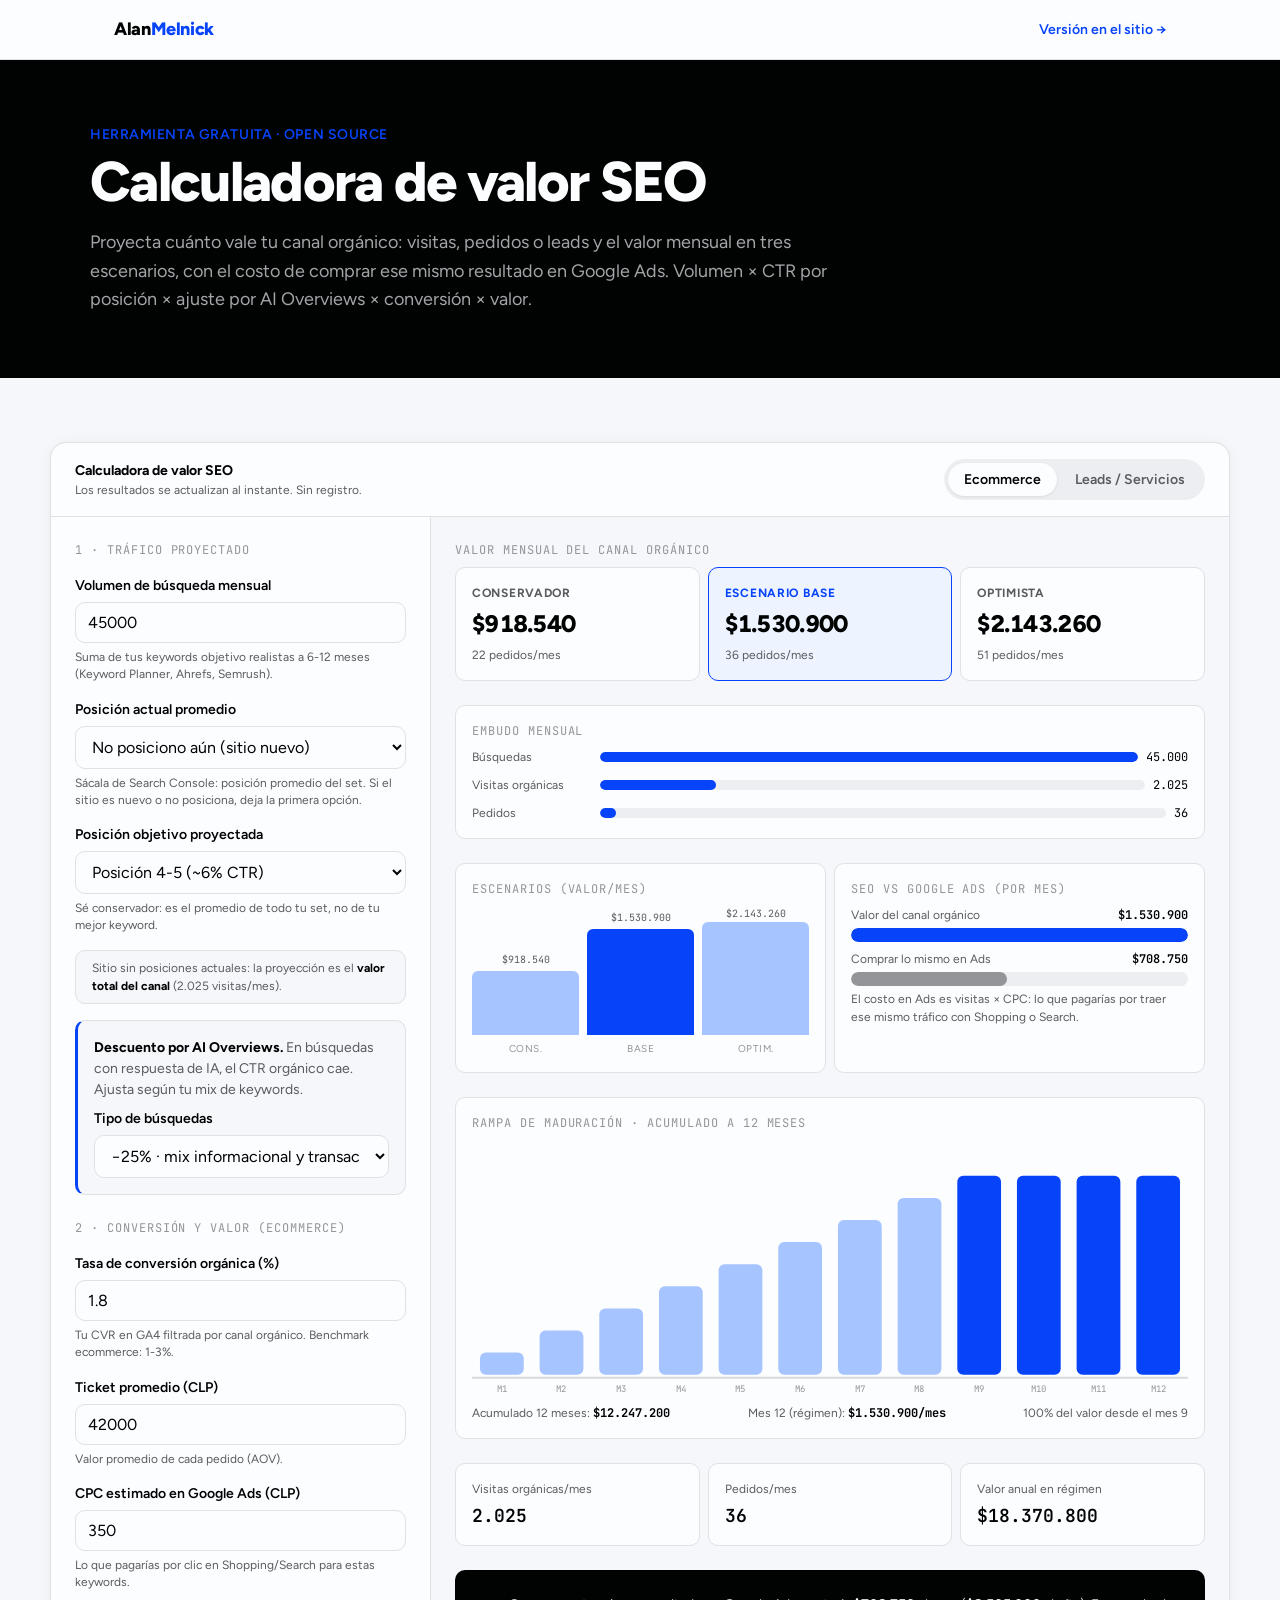
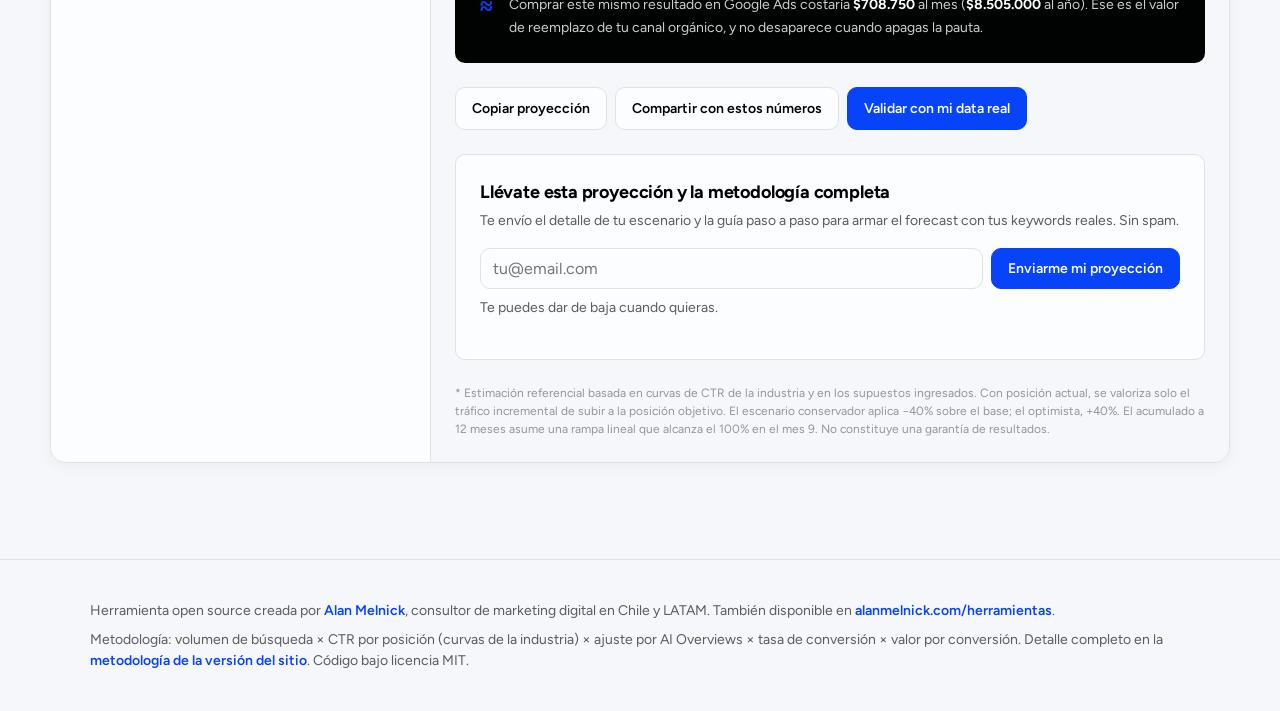
==== index.html @ 7bb7d170 "Calculadora de valor SEO — versión standalone open source Port de alanmelnick.com/herramientas/calcu" ====
<!doctype html>
<html lang="es">
<head>
  <meta charset="utf-8" />
  <meta name="viewport" content="width=device-width, initial-scale=1" />
  <title>Calculadora de valor SEO gratis — proyecta ingresos y leads del canal orgánico</title>
  <meta name="description" content="Calculadora SEO open source: proyecta visitas, pedidos o leads y el valor del canal orgánico en tres escenarios, con el costo equivalente en Google Ads. Sin registro." />
  <link rel="canonical" href="https://www.alanmelnick.com/herramientas/calculadora-valor-seo" />
  <link rel="preconnect" href="https://fonts.googleapis.com" />
  <link rel="preconnect" href="https://fonts.gstatic.com" crossorigin />
  <link href="https://fonts.googleapis.com/css2?family=Figtree:wght@400;600;700;800&family=JetBrains+Mono:wght@400;600&display=swap" rel="stylesheet" />
  <link rel="stylesheet" href="styles.css" />
  <script type="application/ld+json">
  {
    "@context": "https://schema.org",
    "@type": "WebApplication",
    "name": "Calculadora de valor SEO",
    "url": "https://www.alanmelnick.com/herramientas/calculadora-valor-seo",
    "applicationCategory": "BusinessApplication",
    "operatingSystem": "Web",
    "offers": { "@type": "Offer", "price": "0", "priceCurrency": "CLP" },
    "author": { "@type": "Person", "name": "Alan Melnick", "url": "https://www.alanmelnick.com" }
  }
  </script>
</head>
<body>

  <header class="site-header">
    <div class="site-header__inner">
      <a class="site-header__logo" href="https://www.alanmelnick.com">Alan<span>Melnick</span></a>
      <a class="site-header__link" href="https://www.alanmelnick.com/herramientas/calculadora-valor-seo">Versión en el sitio →</a>
    </div>
  </header>

  <section class="hero">
    <div class="hero__inner">
      <p class="hero__eyebrow">Herramienta gratuita · Open source</p>
      <h1>Calculadora de valor SEO</h1>
      <p class="hero__lede">
        Proyecta cuánto vale tu canal orgánico: visitas, pedidos o leads y el valor mensual
        en tres escenarios, con el costo de comprar ese mismo resultado en Google Ads.
        Volumen × CTR por posición × ajuste por AI Overviews × conversión × valor.
      </p>
    </div>
  </section>

  <section class="calc" id="calculadora" aria-labelledby="calc-title">
    <div class="calc__inner">
      <div class="calc__card" data-calc>
        <div class="calc__head">
          <p class="calc__head-title" id="calc-title">
            Calculadora de valor SEO
            <span>Los resultados se actualizan al instante. Sin registro.</span>
          </p>
          <div class="calc__tabs" role="tablist" aria-label="Tipo de negocio">
            <button class="calc__tab calc__tab--active" type="button" role="tab" aria-selected="true" data-mode="ecom">Ecommerce</button>
            <button class="calc__tab" type="button" role="tab" aria-selected="false" data-mode="leads">Leads / Servicios</button>
          </div>
        </div>

        <div class="calc__grid">
          <form class="calc__form" id="calc-form" novalidate>
            <fieldset class="calc__fs">
              <legend class="calc__legend">1 · Tráfico proyectado</legend>

              <div class="calc__field">
                <label for="volumen">Volumen de búsqueda mensual</label>
                <input type="number" id="volumen" name="volumen" value="45000" min="0" step="1000" inputmode="numeric" />
                <small>Suma de tus keywords objetivo realistas a 6-12 meses (Keyword Planner, Ahrefs, Semrush).</small>
              </div>

              <div class="calc__field">
                <label for="pos-actual">Posición actual promedio</label>
                <select id="pos-actual" name="pos_actual">
                  <option value="0" selected>No posiciono aún (sitio nuevo)</option>
                  <option value="0.005">Página 2 o más (~0,5% CTR)</option>
                  <option value="0.025">Posición 6-10 (~2,5% CTR)</option>
                  <option value="0.06">Posición 4-5 (~6% CTR)</option>
                  <option value="0.10">Posición 3 (~10% CTR)</option>
                  <option value="0.15">Posición 2 (~15% CTR)</option>
                </select>
                <small>Sácala de Search Console: posición promedio del set. Si el sitio es nuevo o no posiciona, deja la primera opción.</small>
              </div>

              <div class="calc__field">
                <label for="posicion">Posición objetivo proyectada</label>
                <select id="posicion" name="posicion">
                  <option value="0.27">Posición 1 (~27% CTR)</option>
                  <option value="0.15">Posición 2 (~15% CTR)</option>
                  <option value="0.10">Posición 3 (~10% CTR)</option>
                  <option value="0.06" selected>Posición 4-5 (~6% CTR)</option>
                  <option value="0.025">Posición 6-10 (~2,5% CTR)</option>
                </select>
                <small>Sé conservador: es el promedio de todo tu set, no de tu mejor keyword.</small>
              </div>

              <p class="calc__delta" id="delta-note" aria-live="polite"></p>

              <div class="calc__aio">
                <p><b>Descuento por AI Overviews.</b> En búsquedas con respuesta de IA, el CTR orgánico cae. Ajusta según tu mix de keywords.</p>
                <div class="calc__field">
                  <label for="aio">Tipo de búsquedas</label>
                  <select id="aio" name="aio">
                    <option value="0.85">−15% · mayoría transaccional</option>
                    <option value="0.75" selected>−25% · mix informacional y transaccional</option>
                    <option value="0.60">−40% · mayoría informacional</option>
                    <option value="1">Sin descuento</option>
                  </select>
                </div>
              </div>
            </fieldset>

            <fieldset class="calc__fs" id="calc-ecom-fields">
              <legend class="calc__legend">2 · Conversión y valor (ecommerce)</legend>

              <div class="calc__field">
                <label for="cvr-ecom">Tasa de conversión orgánica (%)</label>
                <input type="number" id="cvr-ecom" name="cvr_ecom" value="1.8" min="0" max="100" step="0.1" inputmode="decimal" />
                <small>Tu CVR en GA4 filtrada por canal orgánico. Benchmark ecommerce: 1-3%.</small>
              </div>

              <div class="calc__field">
                <label for="ticket">Ticket promedio (CLP)</label>
                <input type="number" id="ticket" name="ticket" value="42000" min="0" step="1000" inputmode="numeric" />
                <small>Valor promedio de cada pedido (AOV).</small>
              </div>

              <div class="calc__field">
                <label for="cpc-ecom">CPC estimado en Google Ads (CLP)</label>
                <input type="number" id="cpc-ecom" name="cpc" value="350" min="0" step="10" inputmode="numeric" />
                <small>Lo que pagarías por clic en Shopping/Search para estas keywords.</small>
              </div>
            </fieldset>

            <fieldset class="calc__fs calc__hidden" id="calc-leads-fields">
              <legend class="calc__legend">2 · Conversión y valor (leads)</legend>

              <div class="calc__field">
                <label for="cvr-leads">Tasa de conversión a lead (%)</label>
                <input type="number" id="cvr-leads" name="cvr_leads" value="3.5" min="0" max="100" step="0.1" inputmode="decimal" />
                <small>Visitas que dejan formulario, escriben por WhatsApp o agendan. Benchmark: 2-5%.</small>
              </div>

              <div class="calc__field">
                <label for="valor-lead">Valor de un lead (CLP)</label>
                <input type="number" id="valor-lead" name="valor_lead" value="200000" min="0" step="10000" inputmode="numeric" />
                <small>Tasa de cierre × ticket del servicio. Ej: cierras 10% y el servicio vale $2M → $200.000.</small>
              </div>

              <div class="calc__field">
                <label for="cpl">CPL actual en Google Ads (CLP)</label>
                <input type="number" id="cpl" name="cpl" value="18000" min="0" step="1000" inputmode="numeric" />
                <small>Lo que hoy pagas por lead en pauta: el valor de reemplazo del orgánico.</small>
              </div>
            </fieldset>
          </form>

          <div class="calc__results" aria-live="polite">
            <div>
              <p class="calc__block-title" id="results-label">Valor mensual del canal orgánico</p>
              <div class="calc__scenarios">
                <div class="calc__scenario">
                  <span class="calc__scenario-label">Conservador</span>
                  <strong class="calc__scenario-value" id="r-cons">—</strong>
                  <span class="calc__scenario-sub" id="r-cons-sub"></span>
                </div>
                <div class="calc__scenario calc__scenario--base">
                  <span class="calc__scenario-label">Escenario base</span>
                  <strong class="calc__scenario-value" id="r-base">—</strong>
                  <span class="calc__scenario-sub" id="r-base-sub"></span>
                </div>
                <div class="calc__scenario">
                  <span class="calc__scenario-label">Optimista</span>
                  <strong class="calc__scenario-value" id="r-opt">—</strong>
                  <span class="calc__scenario-sub" id="r-opt-sub"></span>
                </div>
              </div>
            </div>

            <div class="calc__panel">
              <p class="calc__block-title">Embudo mensual</p>
              <div class="calc__funnel">
                <div class="calc__frow"><span class="calc__flabel">Búsquedas</span><div class="calc__fbar"><i id="f-busq"></i></div><span class="calc__fval" id="f-busq-val">—</span></div>
                <div class="calc__frow calc__hidden" id="f-act-row"><span class="calc__flabel">Visitas actuales</span><div class="calc__fbar calc__fbar--muted"><i id="f-act"></i></div><span class="calc__fval" id="f-act-val">—</span></div>
                <div class="calc__frow"><span class="calc__flabel" id="f-vis-label">Visitas orgánicas</span><div class="calc__fbar"><i id="f-vis"></i></div><span class="calc__fval" id="f-vis-val">—</span></div>
                <div class="calc__frow"><span class="calc__flabel" id="f-conv-label">Pedidos</span><div class="calc__fbar"><i id="f-conv"></i></div><span class="calc__fval" id="f-conv-val">—</span></div>
              </div>
            </div>

            <div class="calc__two">
              <div class="calc__panel">
                <p class="calc__block-title">Escenarios (valor/mes)</p>
                <div class="calc__bars" role="img" aria-label="Comparación de los tres escenarios">
                  <div class="calc__bar"><span class="calc__bar-val" id="b-cons">—</span><div class="calc__bar-fill" style="--h:43%"></div><span class="calc__bar-label">Cons.</span></div>
                  <div class="calc__bar calc__bar--base"><span class="calc__bar-val" id="b-base">—</span><div class="calc__bar-fill" style="--h:71%"></div><span class="calc__bar-label">Base</span></div>
                  <div class="calc__bar"><span class="calc__bar-val" id="b-opt">—</span><div class="calc__bar-fill" style="--h:100%"></div><span class="calc__bar-label">Optim.</span></div>
                </div>
              </div>
              <div class="calc__panel">
                <p class="calc__block-title">SEO vs Google Ads (por mes)</p>
                <div class="calc__vs">
                  <div class="calc__vs-row"><div class="calc__vs-top"><span>Valor del canal orgánico</span><b id="vs-seo">—</b></div><div class="calc__vs-bar calc__vs-bar--seo"><i id="vs-seo-bar"></i></div></div>
                  <div class="calc__vs-row"><div class="calc__vs-top"><span>Comprar lo mismo en Ads</span><b id="vs-ads">—</b></div><div class="calc__vs-bar calc__vs-bar--ads"><i id="vs-ads-bar"></i></div></div>
                </div>
                <p class="calc__vs-note" id="vs-note"></p>
              </div>
            </div>

            <div class="calc__panel">
              <p class="calc__block-title">Rampa de maduración · acumulado a 12 meses</p>
              <svg class="calc__ramp-svg" viewBox="0 0 360 120" role="img" aria-label="Valor mensual proyectado mes a mes durante 12 meses">
                <g id="ramp-bars"></g>
                <line x1="0" y1="119.5" x2="360" y2="119.5" stroke="currentColor" stroke-opacity="0.35" />
              </svg>
              <div class="calc__ramp-axis" aria-hidden="true">
                <span>M1</span><span>M2</span><span>M3</span><span>M4</span><span>M5</span><span>M6</span><span>M7</span><span>M8</span><span>M9</span><span>M10</span><span>M11</span><span>M12</span>
              </div>
              <div class="calc__ramp-foot">
                <span>Acumulado 12 meses: <b id="ramp-acum">—</b></span>
                <span>Mes 12 (régimen): <b id="ramp-m12">—</b></span>
                <span>100% del valor desde el mes 9</span>
              </div>
            </div>

            <div class="calc__kpis">
              <div class="calc__kpi"><div class="calc__kpi-label" id="k-vis-label">Visitas orgánicas/mes</div><div class="calc__kpi-value" id="k-visitas">—</div></div>
              <div class="calc__kpi"><div class="calc__kpi-label" id="k-conv-label">Pedidos/mes</div><div class="calc__kpi-value" id="k-conv">—</div></div>
              <div class="calc__kpi"><div class="calc__kpi-label">Valor anual en régimen</div><div class="calc__kpi-value" id="k-anual">—</div></div>
            </div>

            <div class="calc__equiv">
              <span class="calc__equiv-mark" aria-hidden="true">≈</span>
              <p id="equiv-text">—</p>
            </div>

            <div class="calc__actions">
              <button class="calc__btn" id="btn-copy" type="button">Copiar proyección</button>
              <button class="calc__btn" id="btn-link" type="button">Compartir con estos números</button>
              <a class="calc__btn calc__btn--primary" href="https://www.alanmelnick.com/diagnostico">Validar con mi data real</a>
            </div>

            <div class="calc__gate" id="gate">
              <h3>Llévate esta proyección y la metodología completa</h3>
              <p>Te envío el detalle de tu escenario y la guía paso a paso para armar el forecast con tus keywords reales. Sin spam.</p>
              <form class="calc__gate-form" id="gate-form">
                <label class="sr-only" for="gate-email">Tu email</label>
                <input type="email" id="gate-email" name="email" placeholder="tu@email.com" required />
                <button class="calc__btn calc__btn--primary" type="submit">Enviarme mi proyección</button>
              </form>
              <p class="calc__fine">Te puedes dar de baja cuando quieras.</p>
            </div>

            <p class="calc__disclaimer">* Estimación referencial basada en curvas de CTR de la industria y en los supuestos ingresados. Con posición actual, se valoriza solo el tráfico incremental de subir a la posición objetivo. El escenario conservador aplica −40% sobre el base; el optimista, +40%. El acumulado a 12 meses asume una rampa lineal que alcanza el 100% en el mes 9. No constituye una garantía de resultados.</p>
          </div>
        </div>
      </div>
    </div>
  </section>

  <footer class="site-footer">
    <div class="site-footer__inner">
      <p>
        Herramienta open source creada por <a href="https://www.alanmelnick.com">Alan Melnick</a>,
        consultor de marketing digital en Chile y LATAM. También disponible en
        <a href="https://www.alanmelnick.com/herramientas/calculadora-valor-seo">alanmelnick.com/herramientas</a>.
      </p>
      <p>
        Metodología: volumen de búsqueda × CTR por posición (curvas de la industria) × ajuste por
        AI Overviews × tasa de conversión × valor por conversión. Detalle completo en la
        <a href="https://www.alanmelnick.com/herramientas/calculadora-valor-seo#metodologia">metodología de la versión del sitio</a>.
        Código bajo licencia MIT.
      </p>
    </div>
  </footer>

  <script src="app.js"></script>
</body>
</html>
---- styles.css ----
/* Calculadora de valor SEO — estilos standalone.
   Tokens del design system de alanmelnick.com + bloque .calc-* de la herramienta. */

:root {
  --color-ink:          oklch(8% 0.005 265);
  --color-ink-muted:    oklch(47% 0.006 265);
  --color-ink-faint:    oklch(67% 0.005 265);
  --color-bg:           oklch(99.5% 0.003 265);
  --color-bg-subtle:    oklch(97.5% 0.004 265);
  --color-bg-muted:     oklch(95% 0.005 265);
  --color-accent:       oklch(50% 0.27 264);
  --color-accent-hover: oklch(43% 0.27 264);
  --color-border:       oklch(91% 0.005 265);
  --font-sans: "Figtree", system-ui, -apple-system, sans-serif;
  --font-mono: "JetBrains Mono", ui-monospace, monospace;
  --space-xs: 4px; --space-sm: 8px; --space-md: 16px; --space-lg: 24px;
  --space-xl: 40px; --space-2xl: 64px; --space-3xl: 96px;
  --container-max: 1100px;
  --radius: 10px; --radius-lg: 16px;
  --text-xs: 0.75rem; --text-sm: 0.875rem; --text-base: 1rem; --text-lg: 1.125rem;
  --text-xl: 1.5rem; --text-2xl: 2rem;
  --text-4xl: clamp(2.25rem, 5vw, 3.5rem);
}

*, *::before, *::after { box-sizing: border-box; margin: 0; padding: 0; }
html { scroll-behavior: smooth; }
body { font-family: var(--font-sans); color: var(--color-ink); background: var(--color-bg); line-height: 1.5; -webkit-font-smoothing: antialiased; }
img { max-width: 100%; display: block; }
.sr-only { position: absolute; width: 1px; height: 1px; padding: 0; margin: -1px; overflow: hidden; clip: rect(0 0 0 0); white-space: nowrap; border: 0; }

/* --- Chrome de la página standalone --------------------------------- */
.site-header { border-bottom: 1px solid var(--color-border); background: var(--color-bg); }
.site-header__inner { max-width: var(--container-max); margin: 0 auto; padding: var(--space-md) var(--space-lg); display: flex; align-items: center; justify-content: space-between; gap: var(--space-md); }
.site-header__logo { font-weight: 800; letter-spacing: -0.02em; color: var(--color-ink); text-decoration: none; font-size: var(--text-lg); }
.site-header__logo span { color: var(--color-accent); }
.site-header__link { font-size: var(--text-sm); font-weight: 600; color: var(--color-accent); text-decoration: none; }
.site-header__link:hover { text-decoration: underline; }

.hero { background: var(--color-ink); padding: var(--space-2xl) var(--space-lg); }
.hero__inner { max-width: var(--container-max); margin: 0 auto; }
.hero__eyebrow { font-size: var(--text-sm); font-weight: 600; letter-spacing: 0.04em; text-transform: uppercase; color: var(--color-accent); margin-bottom: var(--space-sm); }
.hero h1 { font-size: var(--text-4xl); font-weight: 800; letter-spacing: -0.03em; line-height: 1.05; color: var(--color-bg); margin-bottom: var(--space-md); }
.hero__lede { font-size: var(--text-lg); line-height: 1.6; color: oklch(72% 0.005 265); max-width: 62ch; }

.site-footer { border-top: 1px solid var(--color-border); background: var(--color-bg-subtle); padding: var(--space-xl) var(--space-lg); }
.site-footer__inner { max-width: var(--container-max); margin: 0 auto; display: grid; gap: var(--space-sm); font-size: var(--text-sm); color: var(--color-ink-muted); }
.site-footer a { color: var(--color-accent); font-weight: 600; text-decoration: none; }
.site-footer a:hover { text-decoration: underline; }

/* --- Calculadora (port de tools.css, prefijo .calc) ------------------ */
.calc { padding: var(--space-2xl) var(--space-lg) var(--space-3xl); background-color: var(--color-bg-subtle); }
.calc__inner { max-width: 1180px; margin: 0 auto; }
.calc__card { background: var(--color-bg); border: 1px solid var(--color-border); border-radius: var(--radius-lg); box-shadow: 0 2px 16px rgb(0 0 0 / 0.05); overflow: hidden; }
.calc__head { display: flex; align-items: center; justify-content: space-between; gap: var(--space-md); padding: var(--space-md) var(--space-lg); border-bottom: 1px solid var(--color-border); flex-wrap: wrap; }
.calc__head-title { font-size: var(--text-sm); font-weight: 700; color: var(--color-ink); }
.calc__head-title span { display: block; font-weight: 400; color: var(--color-ink-muted); font-size: var(--text-xs); }
.calc__tabs { display: inline-flex; background: var(--color-bg-muted); border-radius: 999px; padding: 4px; gap: 2px; }
.calc__tab { border: none; background: transparent; font-family: inherit; font-size: var(--text-sm); font-weight: 600; color: var(--color-ink-muted); padding: 8px 16px; border-radius: 999px; cursor: pointer; transition: background-color 0.15s, color 0.15s, box-shadow 0.15s; }
.calc__tab:hover { color: var(--color-ink); }
.calc__tab--active { background: var(--color-bg); color: var(--color-ink); box-shadow: 0 1px 3px rgb(0 0 0 / 0.08); }
.calc__grid { display: grid; grid-template-columns: minmax(280px, 380px) minmax(0, 1fr); }

.calc__form { padding: var(--space-lg); border-right: 1px solid var(--color-border); background: var(--color-bg); }
.calc__fs { border: none; padding: 0; margin: 0 0 var(--space-lg); min-width: 0; }
.calc__fs:last-child { margin-bottom: 0; }
.calc__legend { font-family: var(--font-mono); font-size: var(--text-xs); letter-spacing: 0.08em; text-transform: uppercase; color: var(--color-ink-faint); margin-bottom: var(--space-md); padding: 0; }
.calc__field { display: flex; flex-direction: column; gap: 6px; margin-bottom: var(--space-md); }
.calc__field label { font-size: var(--text-sm); font-weight: 600; color: var(--color-ink); }
.calc__field input, .calc__field select { width: 100%; font-family: inherit; font-size: var(--text-base); color: var(--color-ink); background: var(--color-bg); border: 1.5px solid var(--color-border); border-radius: var(--radius); padding: 10px 12px; transition: border-color 0.12s, box-shadow 0.12s; }
.calc__field input:focus, .calc__field select:focus { outline: none; border-color: var(--color-accent); box-shadow: 0 0 0 3px color-mix(in oklch, var(--color-accent) 15%, transparent); }
.calc__field small { font-size: var(--text-xs); color: var(--color-ink-muted); line-height: 1.4; }
.calc__aio { background: var(--color-bg-subtle); border: 1px solid var(--color-border); border-left: 3px solid var(--color-accent); border-radius: var(--radius); padding: var(--space-md); }
.calc__aio p { font-size: var(--text-sm); color: var(--color-ink-muted); line-height: 1.5; margin-bottom: var(--space-sm); }
.calc__aio p b { color: var(--color-ink); }
.calc__aio .calc__field { margin-bottom: 0; }
.calc__delta { font-size: var(--text-xs); line-height: 1.5; color: var(--color-ink-muted); background: var(--color-bg-subtle); border: 1px solid var(--color-border); border-radius: var(--radius); padding: var(--space-sm) var(--space-md); margin: 0 0 var(--space-md); }
.calc__delta b { color: var(--color-ink); }
.calc__delta--warn { border-color: oklch(75% 0.13 70); background: oklch(97% 0.03 85); color: oklch(42% 0.11 55); }
.calc__fbar--muted i { background: var(--color-ink-faint); }
.calc__hidden { display: none !important; }

.calc__results { padding: var(--space-lg); display: grid; gap: var(--space-lg); background: var(--color-bg-subtle); align-content: start; }
.calc__block-title { font-family: var(--font-mono); font-size: var(--text-xs); letter-spacing: 0.08em; text-transform: uppercase; color: var(--color-ink-faint); margin-bottom: var(--space-sm); }
.calc__panel { background: var(--color-bg); border: 1px solid var(--color-border); border-radius: var(--radius); padding: var(--space-md); }
.calc__two { display: grid; grid-template-columns: repeat(2, minmax(0, 1fr)); gap: var(--space-sm); }

.calc__scenarios { display: grid; grid-template-columns: repeat(3, minmax(0, 1fr)); gap: var(--space-sm); }
.calc__scenario { background: var(--color-bg); border: 1px solid var(--color-border); border-radius: var(--radius); padding: var(--space-md); display: grid; gap: 4px; }
.calc__scenario--base { border-color: var(--color-accent); background: color-mix(in oklch, var(--color-accent) 6%, var(--color-bg)); }
.calc__scenario-label { font-size: var(--text-xs); font-weight: 700; letter-spacing: 0.06em; text-transform: uppercase; color: var(--color-ink-muted); }
.calc__scenario--base .calc__scenario-label { color: var(--color-accent); }
.calc__scenario-value { font-size: clamp(1.125rem, 2.2vw, 1.5rem); font-weight: 800; letter-spacing: -0.03em; color: var(--color-ink); font-variant-numeric: tabular-nums; }
.calc__scenario-sub { font-size: var(--text-xs); color: var(--color-ink-muted); }

.calc__funnel { display: grid; gap: 10px; }
.calc__frow { display: grid; grid-template-columns: 120px minmax(0, 1fr) auto; align-items: center; gap: var(--space-sm); }
.calc__flabel { font-size: var(--text-xs); color: var(--color-ink-muted); }
.calc__fbar { height: 10px; background: var(--color-bg-muted); border-radius: 999px; overflow: hidden; }
.calc__fbar i { display: block; height: 100%; width: 0; background: var(--color-accent); border-radius: inherit; transition: width 0.45s cubic-bezier(0.16, 1, 0.3, 1); }
.calc__fval { font-family: var(--font-mono); font-size: var(--text-xs); color: var(--color-ink); font-variant-numeric: tabular-nums; }

.calc__bars { display: grid; grid-template-columns: repeat(3, 1fr); gap: var(--space-sm); align-items: end; height: 150px; }
.calc__bar { display: flex; flex-direction: column; justify-content: flex-end; height: 100%; text-align: center; min-width: 0; }
.calc__bar-val { font-family: var(--font-mono); font-size: 10px; color: var(--color-ink-muted); margin-bottom: 4px; white-space: nowrap; overflow: hidden; text-overflow: ellipsis; }
.calc__bar-fill { width: 100%; height: var(--h, 10%); background: color-mix(in oklch, var(--color-accent) 35%, var(--color-bg)); border-radius: 6px 6px 0 0; transition: height 0.45s cubic-bezier(0.16, 1, 0.3, 1); }
.calc__bar--base .calc__bar-fill { background: var(--color-accent); }
.calc__bar-label { font-size: 10px; color: var(--color-ink-faint); margin-top: 6px; text-transform: uppercase; letter-spacing: 0.05em; }

.calc__vs { display: grid; gap: var(--space-sm); }
.calc__vs-row { display: grid; gap: 4px; }
.calc__vs-top { display: flex; justify-content: space-between; gap: var(--space-sm); font-size: var(--text-xs); color: var(--color-ink-muted); }
.calc__vs-top b { font-family: var(--font-mono); color: var(--color-ink); font-weight: 600; white-space: nowrap; }
.calc__vs-bar { height: 14px; background: var(--color-bg-muted); border-radius: 999px; overflow: hidden; }
.calc__vs-bar i { display: block; height: 100%; width: 0; border-radius: inherit; transition: width 0.45s cubic-bezier(0.16, 1, 0.3, 1); }
.calc__vs-bar--seo i { background: var(--color-accent); }
.calc__vs-bar--ads i { background: var(--color-ink-faint); }
.calc__vs-note { font-size: var(--text-xs); color: var(--color-ink-muted); line-height: 1.5; margin-top: var(--space-xs); }

.calc__ramp-svg { display: block; width: 100%; height: auto; color: var(--color-ink-faint); }
.calc__ramp-svg rect { fill: color-mix(in oklch, var(--color-accent) 35%, var(--color-bg)); }
.calc__ramp-svg rect.is-full { fill: var(--color-accent); }
.calc__ramp-axis { display: grid; grid-template-columns: repeat(12, 1fr); font-family: var(--font-mono); font-size: 9px; color: var(--color-ink-faint); text-align: center; margin-top: 4px; }
.calc__ramp-foot { display: flex; justify-content: space-between; gap: var(--space-md); flex-wrap: wrap; margin-top: var(--space-sm); font-size: var(--text-xs); color: var(--color-ink-muted); }
.calc__ramp-foot b { font-family: var(--font-mono); color: var(--color-ink); }

.calc__kpis { display: grid; grid-template-columns: repeat(3, minmax(0, 1fr)); gap: var(--space-sm); }
.calc__kpi { background: var(--color-bg); border: 1px solid var(--color-border); border-radius: var(--radius); padding: var(--space-md); min-width: 0; }
.calc__kpi-label { font-size: var(--text-xs); color: var(--color-ink-muted); margin-bottom: 4px; }
.calc__kpi-value { font-family: var(--font-mono); font-size: var(--text-lg); font-weight: 600; color: var(--color-ink); font-variant-numeric: tabular-nums; overflow-wrap: anywhere; }

.calc__equiv { background: var(--color-ink); color: oklch(85% 0.005 265); border-radius: var(--radius); padding: var(--space-lg); display: grid; grid-template-columns: auto minmax(0, 1fr); gap: var(--space-md); align-items: start; }
.calc__equiv-mark { font-family: var(--font-mono); font-size: var(--text-xl); color: var(--color-accent); line-height: 1; }
.calc__equiv p { font-size: var(--text-sm); line-height: 1.6; }
.calc__equiv b { color: var(--color-bg); font-weight: 700; }

.calc__actions { display: flex; gap: var(--space-sm); flex-wrap: wrap; }
.calc__btn { display: inline-flex; align-items: center; justify-content: center; gap: 6px; font-family: inherit; font-size: var(--text-sm); font-weight: 600; color: var(--color-ink); background: var(--color-bg); border: 1px solid var(--color-border); border-radius: var(--radius); padding: 10px 16px; cursor: pointer; text-decoration: none; transition: background-color 0.15s, border-color 0.15s, color 0.15s, transform 0.1s; }
.calc__btn:hover { border-color: var(--color-accent); color: var(--color-accent); }
.calc__btn:active { transform: translateY(1px); }
.calc__btn--primary { background: var(--color-accent); border-color: var(--color-accent); color: var(--color-bg); }
.calc__btn--primary:hover { background: var(--color-accent-hover); border-color: var(--color-accent-hover); color: var(--color-bg); }

.calc__gate { background: var(--color-bg); border: 1px solid var(--color-border); border-radius: var(--radius); padding: var(--space-lg); }
.calc__gate h3 { font-size: var(--text-lg); font-weight: 700; letter-spacing: -0.01em; color: var(--color-ink); margin-bottom: 4px; }
.calc__gate p { font-size: var(--text-sm); color: var(--color-ink-muted); line-height: 1.55; margin-bottom: var(--space-md); }
.calc__gate-form { display: flex; gap: var(--space-sm); flex-wrap: wrap; }
.calc__gate-form input[type="email"] { flex: 1 1 220px; font-family: inherit; font-size: var(--text-base); border: 1.5px solid var(--color-border); border-radius: var(--radius); padding: 10px 12px; color: var(--color-ink); background: var(--color-bg); }
.calc__gate-form input[type="email"]:focus { outline: none; border-color: var(--color-accent); box-shadow: 0 0 0 3px color-mix(in oklch, var(--color-accent) 15%, transparent); }
.calc__gate-msg { font-size: var(--text-sm); font-weight: 600; color: var(--color-accent); }
.calc__gate-msg--error { color: oklch(50% 0.2 25); }
.calc__fine { font-size: var(--text-xs); color: var(--color-ink-faint); margin-top: var(--space-sm); }
.calc__disclaimer { font-size: var(--text-xs); color: var(--color-ink-faint); line-height: 1.5; }

/* --- Responsive ------------------------------------------------------ */
@media (max-width: 900px) {
  .calc__grid { grid-template-columns: 1fr; }
  .calc__form { border-right: none; border-bottom: 1px solid var(--color-border); }
}
@media (max-width: 640px) {
  .hero { padding: var(--space-xl) var(--space-md); }
  .calc { padding: var(--space-lg) var(--space-md) var(--space-2xl); }
  .calc__head, .calc__form, .calc__results { padding: var(--space-md); }
  .calc__scenarios, .calc__two, .calc__kpis { grid-template-columns: 1fr; }
  .calc__frow { grid-template-columns: 92px minmax(0, 1fr) auto; }
}
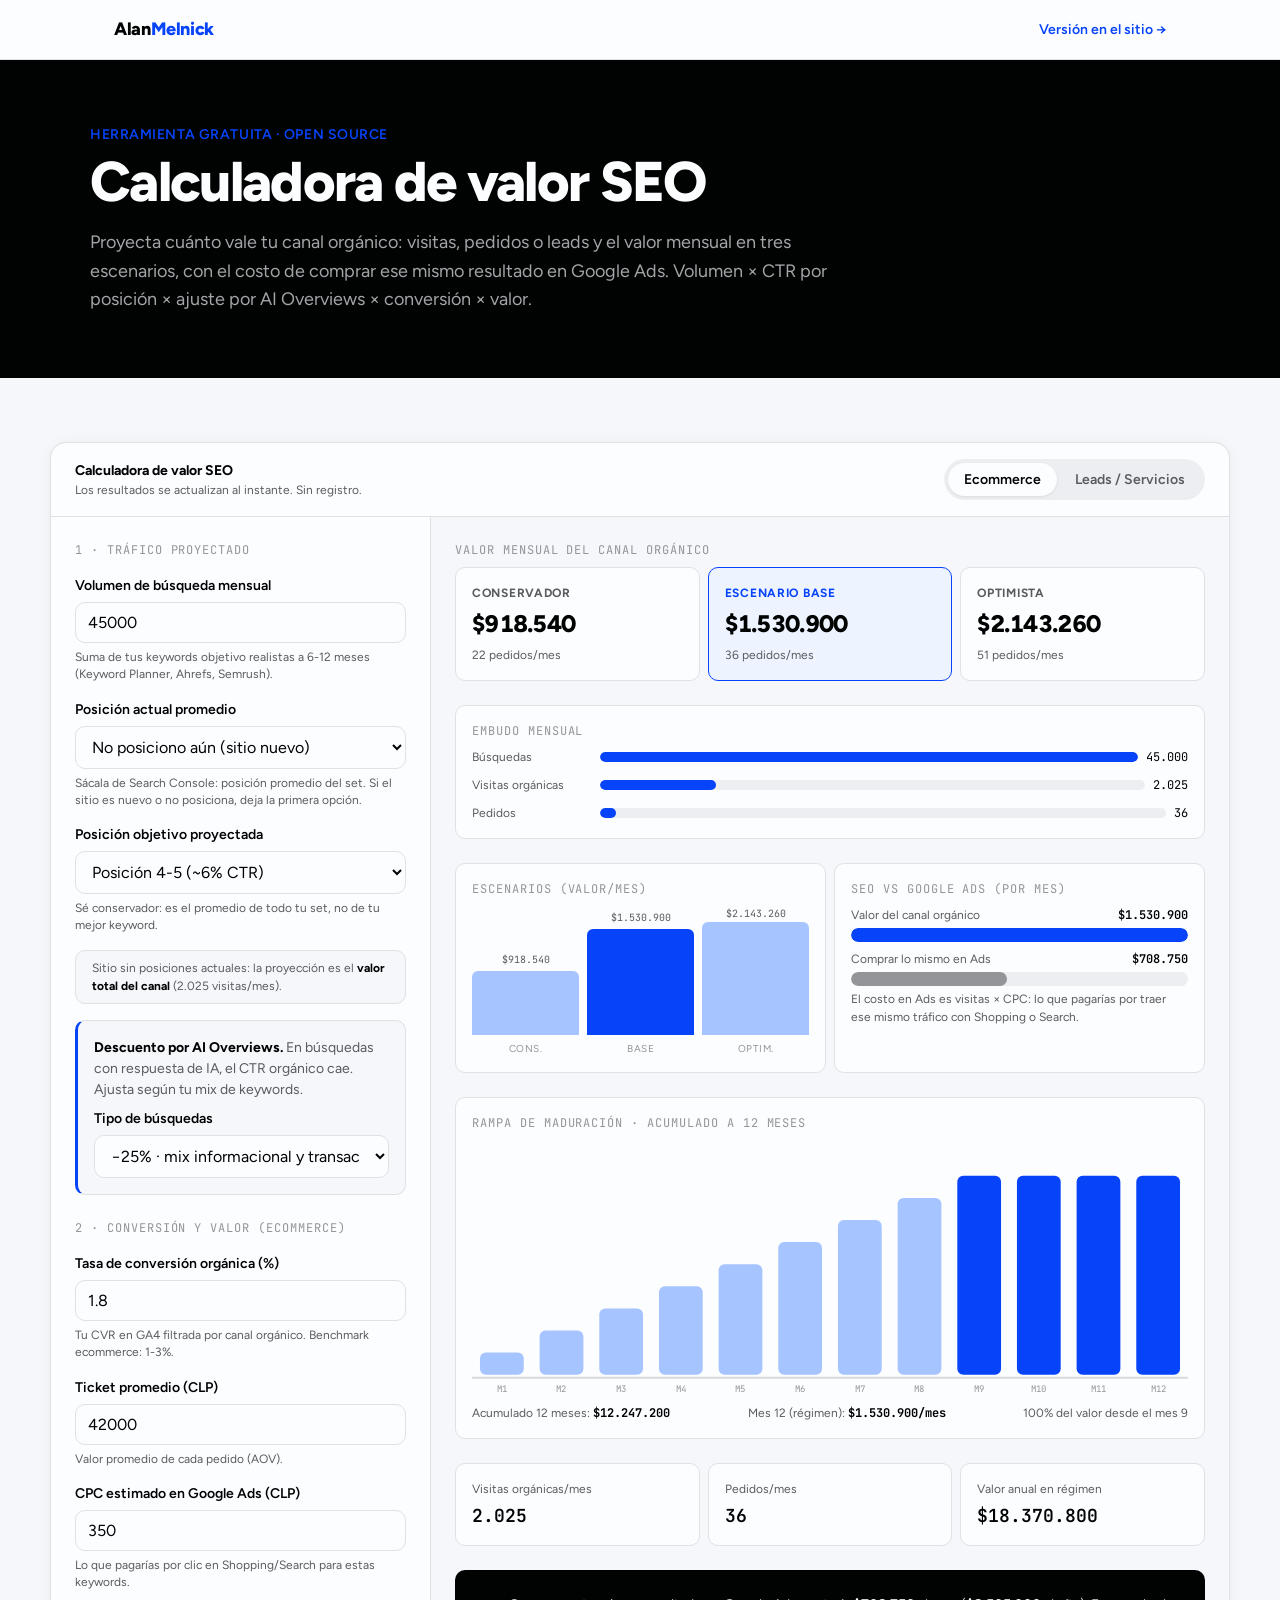
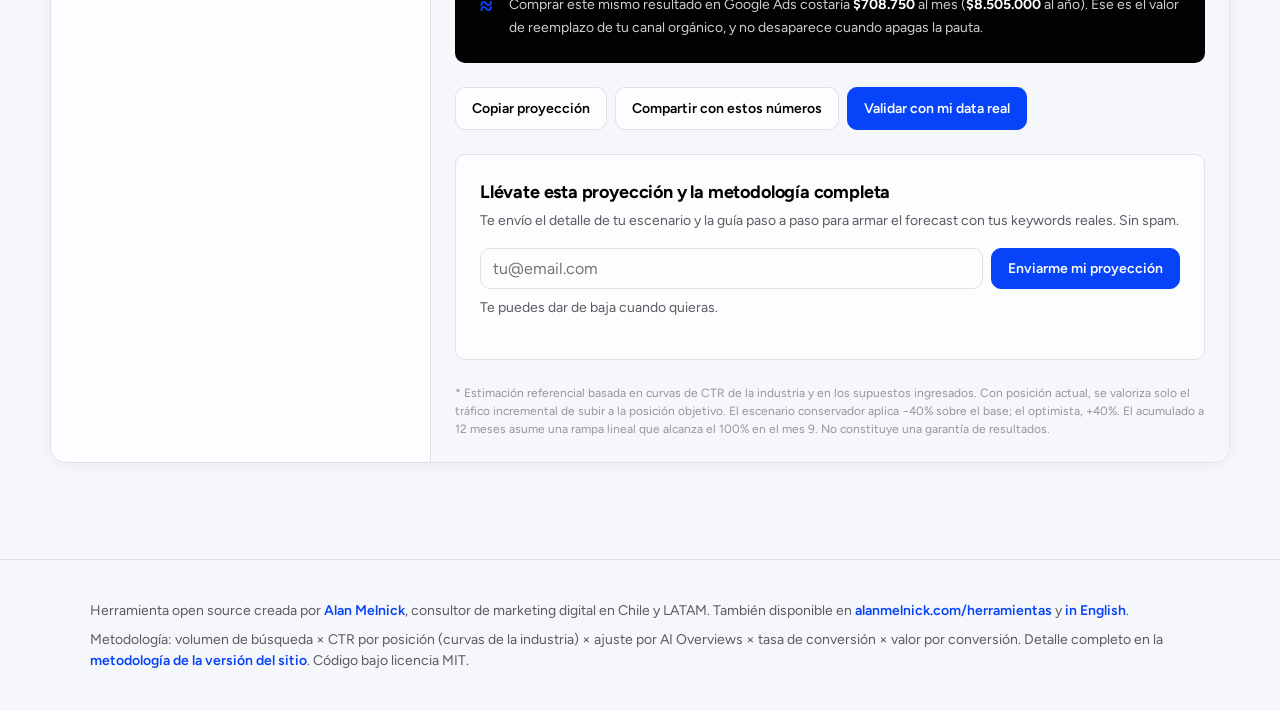
==== commit ca0894f0: "Add English version of the SEO value calculator (en/) Self-contained en/ folder with translated HTML" ====
--- a/index.html
+++ b/index.html
@@ -6,6 +6,9 @@
   <title>Calculadora de valor SEO gratis — proyecta ingresos y leads del canal orgánico</title>
   <meta name="description" content="Calculadora SEO open source: proyecta visitas, pedidos o leads y el valor del canal orgánico en tres escenarios, con el costo equivalente en Google Ads. Sin registro." />
   <link rel="canonical" href="https://www.alanmelnick.com/herramientas/calculadora-valor-seo" />
+  <link rel="alternate" hreflang="es" href="https://www.alanmelnick.com/herramientas/calculadora-valor-seo" />
+  <link rel="alternate" hreflang="en" href="https://www.alanmelnick.com/seo-tool-en" />
+  <link rel="alternate" hreflang="x-default" href="https://www.alanmelnick.com/herramientas/calculadora-valor-seo" />
   <link rel="preconnect" href="https://fonts.googleapis.com" />
   <link rel="preconnect" href="https://fonts.gstatic.com" crossorigin />
   <link href="https://fonts.googleapis.com/css2?family=Figtree:wght@400;600;700;800&family=JetBrains+Mono:wght@400;600&display=swap" rel="stylesheet" />
@@ -262,7 +265,8 @@
       <p>
         Herramienta open source creada por <a href="https://www.alanmelnick.com">Alan Melnick</a>,
         consultor de marketing digital en Chile y LATAM. También disponible en
-        <a href="https://www.alanmelnick.com/herramientas/calculadora-valor-seo">alanmelnick.com/herramientas</a>.
+        <a href="https://www.alanmelnick.com/herramientas/calculadora-valor-seo">alanmelnick.com/herramientas</a>
+        y <a href="en/" hreflang="en" lang="en">in English</a>.
       </p>
       <p>
         Metodología: volumen de búsqueda × CTR por posición (curvas de la industria) × ajuste por
